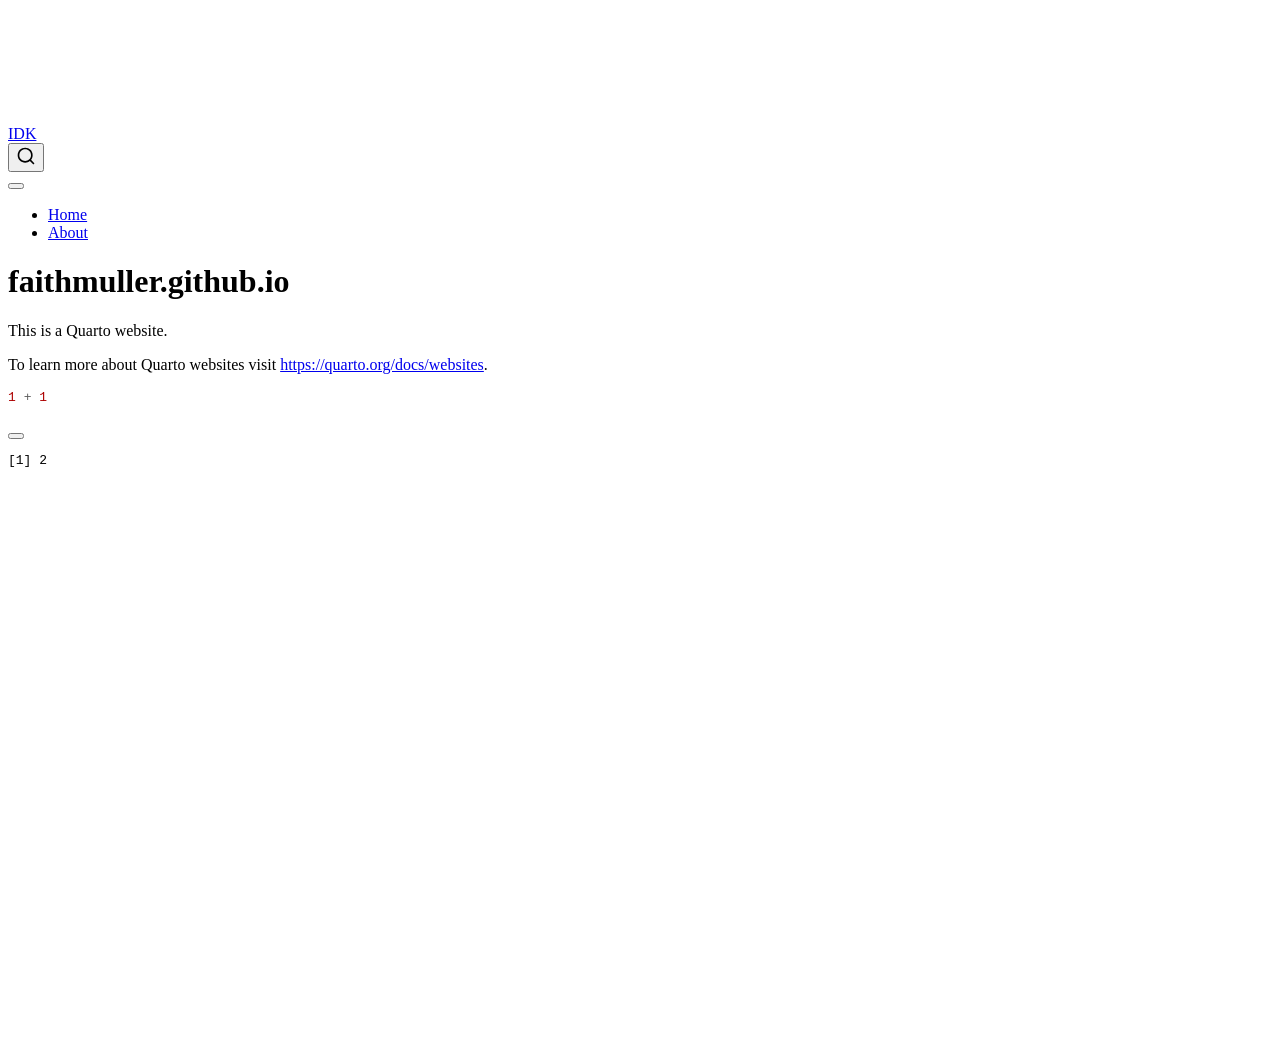
==== docs/index.html @ 7fe26b98 "Initial commit" ====
<!DOCTYPE html>
<html xmlns="http://www.w3.org/1999/xhtml" lang="en" xml:lang="en"><head>

<meta charset="utf-8">
<meta name="generator" content="quarto-1.10.18">

<meta name="viewport" content="width=device-width, initial-scale=1.0, user-scalable=yes">


<title>faithmuller.github.io – IDK</title>
<style>
/* Default styles provided by pandoc.
** See https://pandoc.org/MANUAL.html#variables-for-html for config info.
*/
span.smallcaps{font-variant: small-caps;}
div.columns{display: flex; gap: 1.5em;}
div.column{flex: auto;}
@media screen {
div.columns{gap: min(4vw, 1.5em);}
div.column{overflow-x: auto;}
}
div.hanging-indent{margin-left: 1.5em; text-indent: -1.5em;}
ul.task-list{list-style: none;}
ul.task-list li input[type="checkbox"] {
  width: 0.8em;
  margin: 0 0.8em 0.2em -1em; /* quarto-specific, see https://github.com/quarto-dev/quarto-cli/issues/4556 */ 
  vertical-align: middle;
}
/* CSS for syntax highlighting */
html { -webkit-text-size-adjust: 100%; }
pre > code.sourceCode { white-space: pre; position: relative; }
pre > code.sourceCode > span { display: inline-block; line-height: 1.25; }
pre > code.sourceCode > span:empty { height: 1.2em; }
.sourceCode { overflow: visible; }
code.sourceCode > span { color: inherit; text-decoration: inherit; }
div.sourceCode { margin: 1em 0; }
pre.sourceCode { margin: 0; }
@media screen {
div.sourceCode { overflow: auto; }
}
@media print {
pre > code.sourceCode { white-space: pre-wrap; }
pre > code.sourceCode > span { text-indent: -5em; padding-left: 5em; }
}
pre.numberSource code
  { counter-reset: source-line 0; }
pre.numberSource code > span
  { position: relative; left: -4em; counter-increment: source-line; }
pre.numberSource code > span > a:first-child::before
  { content: counter(source-line);
    position: relative; left: -1em; text-align: right; vertical-align: baseline;
    border: none; display: inline-block;
    -webkit-touch-callout: none; -webkit-user-select: none;
    -khtml-user-select: none; -moz-user-select: none;
    -ms-user-select: none; user-select: none;
    padding: 0 4px; width: 4em;
  }
pre.numberSource { margin-left: 3em;  padding-left: 4px; }
div.sourceCode
  {   }
@media screen {
pre > code.sourceCode > span > a:first-child::before { text-decoration: underline; }
}
</style>


<script src="site_libs/quarto-nav/quarto-nav.js"></script>
<script src="site_libs/quarto-nav/headroom.min.js"></script>
<script src="site_libs/clipboard/clipboard.min.js"></script>
<script src="site_libs/quarto-search/autocomplete.umd.js"></script>
<script src="site_libs/quarto-search/fuse.min.js"></script>
<script src="site_libs/quarto-search/quarto-search.js"></script>
<meta name="quarto:offset" content="./">
<script src="site_libs/quarto-html/quarto.js" type="module"></script>
<script src="site_libs/quarto-html/tabsets/tabsets.js" type="module"></script>
<script src="site_libs/quarto-html/popper.min.js"></script>
<script src="site_libs/quarto-html/tippy.umd.min.js"></script>
<script src="site_libs/quarto-html/anchor.min.js"></script>
<link href="site_libs/quarto-html/tippy.css" rel="stylesheet">
<link href="site_libs/quarto-html/quarto-syntax-highlighting-64a204ab8560d761af7679ceaba22944.css" rel="stylesheet" id="quarto-text-highlighting-styles">
<script src="site_libs/bootstrap/bootstrap.min.js"></script>
<link href="site_libs/bootstrap/bootstrap-icons.css" rel="stylesheet">
<link href="site_libs/bootstrap/bootstrap-445b8638c3d06994fee0907d791121c4.min.css" rel="stylesheet" append-hash="true" id="quarto-bootstrap" data-mode="light">
<script id="quarto-search-options" type="application/json">{
  "location": "navbar",
  "copy-button": false,
  "collapse-after": 3,
  "panel-placement": "end",
  "type": "overlay",
  "limit": 50,
  "keyboard-shortcut": [
    "f",
    "/",
    "s"
  ],
  "show-item-context": false,
  "language": {
    "search-no-results-text": "No results",
    "search-matching-documents-text": "matching documents",
    "search-copy-link-title": "Copy link to search",
    "search-hide-matches-text": "Hide additional matches",
    "search-more-match-text": "more match in this document",
    "search-more-matches-text": "more matches in this document",
    "search-clear-button-title": "Clear",
    "search-text-placeholder": "",
    "search-detached-cancel-button-title": "Cancel",
    "search-submit-button-title": "Submit",
    "search-label": "Search"
  }
}</script>


<link rel="stylesheet" href="styles.css">
</head>

<body class="nav-fixed quarto-light">

<div id="quarto-search-results"></div>
  <header id="quarto-header" class="headroom fixed-top">
    <nav class="navbar navbar-expand-lg " data-bs-theme="dark">
      <div class="navbar-container container-fluid">
      <div class="navbar-brand-container mx-auto">
    <a class="navbar-brand" href="./index.html">
    <span class="navbar-title">IDK</span>
    </a>
  </div>
            <div id="quarto-search" class="" title="Search"></div>
          <button class="navbar-toggler" type="button" data-bs-toggle="collapse" data-bs-target="#navbarCollapse" aria-controls="navbarCollapse" role="menu" aria-expanded="false" aria-label="Toggle navigation" onclick="if (window.quartoToggleHeadroom) { window.quartoToggleHeadroom(); }">
  <span class="navbar-toggler-icon"></span>
</button>
          <div class="collapse navbar-collapse" id="navbarCollapse">
            <ul class="navbar-nav navbar-nav-scroll me-auto">
  <li class="nav-item">
    <a class="nav-link active" href="./index.html" aria-current="page"> 
<span class="menu-text">Home</span></a>
  </li>  
  <li class="nav-item">
    <a class="nav-link" href="./about.html"> 
<span class="menu-text">About</span></a>
  </li>  
</ul>
          </div> <!-- /navcollapse -->
            <div class="quarto-navbar-tools">
</div>
      </div> <!-- /container-fluid -->
    </nav>
</header>
<!-- content -->
<div id="quarto-content" class="quarto-container page-columns page-rows-contents page-layout-article page-navbar">
<!-- sidebar -->
<!-- margin-sidebar -->
    <div id="quarto-margin-sidebar" class="sidebar margin-sidebar zindex-bottom">
        
    </div>
<!-- main -->
<main class="content" id="quarto-document-content">

<header id="title-block-header" class="quarto-title-block default">
<div class="quarto-title">
<h1 class="title">faithmuller.github.io</h1>
</div>



<div class="quarto-title-meta">

    
  
    
  </div>
  


</header>


<p>This is a Quarto website.</p>
<p>To learn more about Quarto websites visit <a href="https://quarto.org/docs/websites" class="uri">https://quarto.org/docs/websites</a>.</p>
<div class="cell">
<div class="code-copy-outer-scaffold"><div class="sourceCode cell-code" id="cb1"><pre class="sourceCode r code-with-copy"><code class="sourceCode r"><span id="cb1-1"><a href="#cb1-1" aria-hidden="true" tabindex="-1"></a><span class="dv">1</span> <span class="sc">+</span> <span class="dv">1</span></span></code></pre></div><button title="Copy to Clipboard" class="code-copy-button"><i class="bi"></i></button></div>
<div class="cell-output cell-output-stdout">
<pre><code>[1] 2</code></pre>
</div>
</div>



</main> <!-- /main -->
<script id="quarto-html-after-body" type="application/javascript">
  window.document.addEventListener("DOMContentLoaded", function (event) {
    const icon = "";
    const anchorJS = new window.AnchorJS();
    anchorJS.options = {
      placement: 'right',
      icon: icon
    };
    anchorJS.add('.anchored');
    const isCodeAnnotation = (el) => {
      for (const clz of el.classList) {
        if (clz.startsWith('code-annotation-')) {                     
          return true;
        }
      }
      return false;
    }
    const onCopySuccess = function(e) {
      // button target
      const button = e.trigger;
      // don't keep focus
      button.blur();
      // flash "checked"
      button.classList.add('code-copy-button-checked');
      var currentTitle = button.getAttribute("title");
      button.setAttribute("title", "Copied!");
      let tooltip;
      if (window.bootstrap) {
        button.setAttribute("data-bs-toggle", "tooltip");
        button.setAttribute("data-bs-placement", "left");
        button.setAttribute("data-bs-title", "Copied!");
        tooltip = new bootstrap.Tooltip(button, 
          { trigger: "manual", 
            customClass: "code-copy-button-tooltip",
            offset: [0, -8]});
        tooltip.show();    
      }
      setTimeout(function() {
        if (tooltip) {
          tooltip.hide();
          button.removeAttribute("data-bs-title");
          button.removeAttribute("data-bs-toggle");
          button.removeAttribute("data-bs-placement");
        }
        button.setAttribute("title", currentTitle);
        button.classList.remove('code-copy-button-checked');
      }, 1000);
      // clear code selection
      e.clearSelection();
    }
    const getTextToCopy = function(trigger) {
      const outerScaffold = trigger.parentElement.cloneNode(true);
      const codeEl = outerScaffold.querySelector('code');
      for (const childEl of codeEl.children) {
        if (isCodeAnnotation(childEl)) {
          childEl.remove();
        }
      }
      return codeEl.innerText;
    }
    const clipboard = new window.ClipboardJS('.code-copy-button:not([data-in-quarto-modal])', {
      text: getTextToCopy
    });
    clipboard.on('success', onCopySuccess);
    if (window.document.getElementById('quarto-embedded-source-code-modal')) {
      const clipboardModal = new window.ClipboardJS('.code-copy-button[data-in-quarto-modal]', {
        text: getTextToCopy,
        container: window.document.getElementById('quarto-embedded-source-code-modal')
      });
      clipboardModal.on('success', onCopySuccess);
    }
      var localhostRegex = new RegExp(/^(?:http|https):\/\/localhost\:?[0-9]*\//);
      var mailtoRegex = new RegExp(/^mailto:/);
        var filterRegex = new RegExp('/' + window.location.host + '/');
      var isInternal = (href) => {
          return filterRegex.test(href) || localhostRegex.test(href) || mailtoRegex.test(href);
      }
      // Inspect non-navigation links and adorn them if external
     var links = window.document.querySelectorAll('a[href]:not(.nav-link):not(.navbar-brand):not(.toc-action):not(.sidebar-link):not(.sidebar-item-toggle):not(.pagination-link):not(.no-external):not([aria-hidden]):not(.dropdown-item):not(.quarto-navigation-tool):not(.about-link)');
      for (var i=0; i<links.length; i++) {
        const link = links[i];
        if (!isInternal(link.href)) {
          // undo the damage that might have been done by quarto-nav.js in the case of
          // links that we want to consider external
          if (link.dataset.originalHref !== undefined) {
            link.href = link.dataset.originalHref;
          }
        }
      }
    function tippyHover(el, contentFn, onTriggerFn, onUntriggerFn) {
      const config = {
        allowHTML: true,
        maxWidth: 500,
        delay: 100,
        arrow: false,
        appendTo: function(el) {
            return el.parentElement;
        },
        interactive: true,
        interactiveBorder: 10,
        theme: 'quarto',
        placement: 'bottom-start',
      };
      if (contentFn) {
        config.content = contentFn;
      }
      if (onTriggerFn) {
        config.onTrigger = onTriggerFn;
      }
      if (onUntriggerFn) {
        config.onUntrigger = onUntriggerFn;
      }
      window.tippy(el, config); 
    }
    const noterefs = window.document.querySelectorAll('a[role="doc-noteref"]');
    for (var i=0; i<noterefs.length; i++) {
      const ref = noterefs[i];
      tippyHover(ref, function() {
        // use id or data attribute instead here
        let href = ref.getAttribute('data-footnote-href') || ref.getAttribute('href');
        try { href = new URL(href).hash; } catch {}
        const id = href.replace(/^#\/?/, "");
        const note = window.document.getElementById(id);
        if (note) {
          return note.innerHTML;
        } else {
          return "";
        }
      });
    }
    const xrefs = window.document.querySelectorAll('a.quarto-xref');
    const processXRef = (id, note) => {
      // Strip column container classes
      const stripColumnClz = (el) => {
        el.classList.remove("page-full", "page-columns");
        if (el.children) {
          for (const child of el.children) {
            stripColumnClz(child);
          }
        }
      }
      stripColumnClz(note)
      if (id === null || id.startsWith('sec-')) {
        // Special case sections, only their first couple elements
        const container = document.createElement("div");
        if (note.children && note.children.length > 2) {
          container.appendChild(note.children[0].cloneNode(true));
          for (let i = 1; i < note.children.length; i++) {
            const child = note.children[i];
            if (child.tagName === "P" && child.innerText === "") {
              continue;
            } else {
              container.appendChild(child.cloneNode(true));
              break;
            }
          }
          if (window.Quarto?.typesetMath) {
            window.Quarto.typesetMath(container);
          }
          return container.innerHTML
        } else {
          if (window.Quarto?.typesetMath) {
            window.Quarto.typesetMath(note);
          }
          return note.innerHTML;
        }
      } else {
        // Remove any anchor links if they are present
        const anchorLink = note.querySelector('a.anchorjs-link');
        if (anchorLink) {
          anchorLink.remove();
        }
        if (window.Quarto?.typesetMath) {
          window.Quarto.typesetMath(note);
        }
        if (note.classList.contains("callout")) {
          return note.outerHTML;
        } else {
          return note.innerHTML;
        }
      }
    }
    for (var i=0; i<xrefs.length; i++) {
      const xref = xrefs[i];
      tippyHover(xref, undefined, function(instance) {
        instance.disable();
        let url = xref.getAttribute('href');
        let hash = undefined; 
        if (url.startsWith('#')) {
          hash = url;
        } else {
          try { hash = new URL(url).hash; } catch {}
        }
        if (hash) {
          const id = hash.replace(/^#\/?/, "");
          const note = window.document.getElementById(id);
          if (note !== null) {
            try {
              const html = processXRef(id, note.cloneNode(true));
              instance.setContent(html);
            } finally {
              instance.enable();
              instance.show();
            }
          } else {
            // See if we can fetch this
            fetch(url.split('#')[0])
            .then(res => res.text())
            .then(html => {
              const parser = new DOMParser();
              const htmlDoc = parser.parseFromString(html, "text/html");
              const note = htmlDoc.getElementById(id);
              if (note !== null) {
                const html = processXRef(id, note);
                instance.setContent(html);
              } 
            }).finally(() => {
              instance.enable();
              instance.show();
            });
          }
        } else {
          // See if we can fetch a full url (with no hash to target)
          // This is a special case and we should probably do some content thinning / targeting
          fetch(url)
          .then(res => res.text())
          .then(html => {
            const parser = new DOMParser();
            const htmlDoc = parser.parseFromString(html, "text/html");
            const note = htmlDoc.querySelector('main.content');
            if (note !== null) {
              // This should only happen for chapter cross references
              // (since there is no id in the URL)
              // remove the first header
              if (note.children.length > 0 && note.children[0].tagName === "HEADER") {
                note.children[0].remove();
              }
              const html = processXRef(null, note);
              instance.setContent(html);
            } 
          }).finally(() => {
            instance.enable();
            instance.show();
          });
        }
      }, function(instance) {
      });
    }
        let selectedAnnoteEl;
        const selectorForAnnotation = ( cell, annotation) => {
          let cellAttr = 'data-code-cell="' + cell + '"';
          let lineAttr = 'data-code-annotation="' +  annotation + '"';
          const selector = 'span[' + cellAttr + '][' + lineAttr + ']';
          return selector;
        }
        const selectCodeLines = (annoteEl) => {
          const doc = window.document;
          const targetCell = annoteEl.getAttribute("data-target-cell");
          const targetAnnotation = annoteEl.getAttribute("data-target-annotation");
          const annoteSpan = window.document.querySelector(selectorForAnnotation(targetCell, targetAnnotation));
          const lines = annoteSpan.getAttribute("data-code-lines").split(",");
          const lineIds = lines.map((line) => {
            return targetCell + "-" + line;
          })
          let top = null;
          let height = null;
          let parent = null;
          if (lineIds.length > 0) {
              //compute the position of the single el (top and bottom and make a div)
              const el = window.document.getElementById(lineIds[0]);
              top = el.offsetTop;
              height = el.offsetHeight;
              parent = el.parentElement.parentElement;
            if (lineIds.length > 1) {
              const lastEl = window.document.getElementById(lineIds[lineIds.length - 1]);
              const bottom = lastEl.offsetTop + lastEl.offsetHeight;
              height = bottom - top;
            }
            if (top !== null && height !== null && parent !== null) {
              // cook up a div (if necessary) and position it 
              let div = window.document.getElementById("code-annotation-line-highlight");
              if (div === null) {
                div = window.document.createElement("div");
                div.setAttribute("id", "code-annotation-line-highlight");
                div.style.position = 'absolute';
                parent.appendChild(div);
              }
              div.style.top = top - 2 + "px";
              div.style.height = height + 4 + "px";
              div.style.left = 0;
              let gutterDiv = window.document.getElementById("code-annotation-line-highlight-gutter");
              if (gutterDiv === null) {
                gutterDiv = window.document.createElement("div");
                gutterDiv.setAttribute("id", "code-annotation-line-highlight-gutter");
                gutterDiv.style.position = 'absolute';
                const codeCell = window.document.getElementById(targetCell);
                const gutter = codeCell.querySelector('.code-annotation-gutter');
                gutter.appendChild(gutterDiv);
              }
              gutterDiv.style.top = top - 2 + "px";
              gutterDiv.style.height = height + 4 + "px";
            }
            selectedAnnoteEl = annoteEl;
          }
        };
        const unselectCodeLines = () => {
          const elementsIds = ["code-annotation-line-highlight", "code-annotation-line-highlight-gutter"];
          elementsIds.forEach((elId) => {
            const div = window.document.getElementById(elId);
            if (div) {
              div.remove();
            }
          });
          selectedAnnoteEl = undefined;
        };
          // Handle positioning of the toggle
      window.addEventListener(
        "resize",
        throttle(() => {
          elRect = undefined;
          if (selectedAnnoteEl) {
            selectCodeLines(selectedAnnoteEl);
          }
        }, 10)
      );
      function throttle(fn, ms) {
      let throttle = false;
      let timer;
        return (...args) => {
          if(!throttle) { // first call gets through
              fn.apply(this, args);
              throttle = true;
          } else { // all the others get throttled
              if(timer) clearTimeout(timer); // cancel #2
              timer = setTimeout(() => {
                fn.apply(this, args);
                timer = throttle = false;
              }, ms);
          }
        };
      }
        // Attach click handler to the DT
        const annoteDls = window.document.querySelectorAll('dt[data-target-cell]');
        for (const annoteDlNode of annoteDls) {
          annoteDlNode.addEventListener('click', (event) => {
            const clickedEl = event.target;
            if (clickedEl !== selectedAnnoteEl) {
              unselectCodeLines();
              const activeEl = window.document.querySelector('dt[data-target-cell].code-annotation-active');
              if (activeEl) {
                activeEl.classList.remove('code-annotation-active');
              }
              selectCodeLines(clickedEl);
              clickedEl.classList.add('code-annotation-active');
            } else {
              // Unselect the line
              unselectCodeLines();
              clickedEl.classList.remove('code-annotation-active');
            }
          });
        }
    const findCites = (el) => {
      const parentEl = el.parentElement;
      if (parentEl) {
        const cites = parentEl.dataset.cites;
        if (cites) {
          return {
            el,
            cites: cites.split(' ')
          };
        } else {
          return findCites(el.parentElement)
        }
      } else {
        return undefined;
      }
    };
    var bibliorefs = window.document.querySelectorAll('a[role="doc-biblioref"]');
    for (var i=0; i<bibliorefs.length; i++) {
      const ref = bibliorefs[i];
      const citeInfo = findCites(ref);
      if (citeInfo) {
        tippyHover(citeInfo.el, function() {
          var popup = window.document.createElement('div');
          citeInfo.cites.forEach(function(cite) {
            var citeDiv = window.document.createElement('div');
            citeDiv.classList.add('hanging-indent');
            citeDiv.classList.add('csl-entry');
            var biblioDiv = window.document.getElementById('ref-' + cite);
            if (biblioDiv) {
              citeDiv.innerHTML = biblioDiv.innerHTML;
            }
            popup.appendChild(citeDiv);
          });
          return popup.innerHTML;
        });
      }
    }
  });
  </script>
</div> <!-- /content -->




</body></html>
---- docs/site_libs/quarto-html/tippy.css ----
.tippy-box[data-animation=fade][data-state=hidden]{opacity:0}[data-tippy-root]{max-width:calc(100vw - 10px)}.tippy-box{position:relative;background-color:#333;color:#fff;border-radius:4px;font-size:14px;line-height:1.4;white-space:normal;outline:0;transition-property:transform,visibility,opacity}.tippy-box[data-placement^=top]>.tippy-arrow{bottom:0}.tippy-box[data-placement^=top]>.tippy-arrow:before{bottom:-7px;left:0;border-width:8px 8px 0;border-top-color:initial;transform-origin:center top}.tippy-box[data-placement^=bottom]>.tippy-arrow{top:0}.tippy-box[data-placement^=bottom]>.tippy-arrow:before{top:-7px;left:0;border-width:0 8px 8px;border-bottom-color:initial;transform-origin:center bottom}.tippy-box[data-placement^=left]>.tippy-arrow{right:0}.tippy-box[data-placement^=left]>.tippy-arrow:before{border-width:8px 0 8px 8px;border-left-color:initial;right:-7px;transform-origin:center left}.tippy-box[data-placement^=right]>.tippy-arrow{left:0}.tippy-box[data-placement^=right]>.tippy-arrow:before{left:-7px;border-width:8px 8px 8px 0;border-right-color:initial;transform-origin:center right}.tippy-box[data-inertia][data-state=visible]{transition-timing-function:cubic-bezier(.54,1.5,.38,1.11)}.tippy-arrow{width:16px;height:16px;color:#333}.tippy-arrow:before{content:"";position:absolute;border-color:transparent;border-style:solid}.tippy-content{position:relative;padding:5px 9px;z-index:1}
---- docs/site_libs/quarto-html/quarto-syntax-highlighting-64a204ab8560d761af7679ceaba22944.css ----
/* quarto syntax highlight colors */
:root {
  --quarto-hl-ot-color: #003B4F;
  --quarto-hl-at-color: #657422;
  --quarto-hl-ss-color: #20794D;
  --quarto-hl-an-color: #5E5E5E;
  --quarto-hl-fu-color: #4758AB;
  --quarto-hl-st-color: #20794D;
  --quarto-hl-cf-color: #003B4F;
  --quarto-hl-op-color: #5E5E5E;
  --quarto-hl-er-color: #AD0000;
  --quarto-hl-bn-color: #AD0000;
  --quarto-hl-al-color: #AD0000;
  --quarto-hl-va-color: #111111;
  --quarto-hl-bu-color: inherit;
  --quarto-hl-ex-color: inherit;
  --quarto-hl-pp-color: #AD0000;
  --quarto-hl-in-color: #5E5E5E;
  --quarto-hl-vs-color: #20794D;
  --quarto-hl-wa-color: #5E5E5E;
  --quarto-hl-do-color: #5E5E5E;
  --quarto-hl-im-color: #00769E;
  --quarto-hl-ch-color: #20794D;
  --quarto-hl-dt-color: #AD0000;
  --quarto-hl-fl-color: #AD0000;
  --quarto-hl-co-color: #5E5E5E;
  --quarto-hl-cv-color: #5E5E5E;
  --quarto-hl-cn-color: #8f5902;
  --quarto-hl-sc-color: #5E5E5E;
  --quarto-hl-dv-color: #AD0000;
  --quarto-hl-kw-color: #003B4F;
}

/* other quarto variables */
:root {
  --quarto-font-monospace: SFMono-Regular, Menlo, Monaco, Consolas, "Liberation Mono", "Courier New", monospace;
}

/* syntax highlight based on Pandoc's rules */
pre > code.sourceCode > span {
  color: #003B4F;
}

code.sourceCode > span {
  color: #003B4F;
}

div.sourceCode,
div.sourceCode pre.sourceCode {
  color: #003B4F;
}

/* Normal */
code span {
  color: #003B4F;
}

/* Alert */
code span.al {
  color: #AD0000;
  font-style: inherit;
}

/* Annotation */
code span.an {
  color: #5E5E5E;
  font-style: inherit;
}

/* Attribute */
code span.at {
  color: #657422;
  font-style: inherit;
}

/* BaseN */
code span.bn {
  color: #AD0000;
  font-style: inherit;
}

/* BuiltIn */
code span.bu {
  font-style: inherit;
}

/* ControlFlow */
code span.cf {
  color: #003B4F;
  font-weight: bold;
  font-style: inherit;
}

/* Char */
code span.ch {
  color: #20794D;
  font-style: inherit;
}

/* Constant */
code span.cn {
  color: #8f5902;
  font-style: inherit;
}

/* Comment */
code span.co {
  color: #5E5E5E;
  font-style: inherit;
}

/* CommentVar */
code span.cv {
  color: #5E5E5E;
  font-style: italic;
}

/* Documentation */
code span.do {
  color: #5E5E5E;
  font-style: italic;
}

/* DataType */
code span.dt {
  color: #AD0000;
  font-style: inherit;
}

/* DecVal */
code span.dv {
  color: #AD0000;
  font-style: inherit;
}

/* Error */
code span.er {
  color: #AD0000;
  font-style: inherit;
}

/* Extension */
code span.ex {
  font-style: inherit;
}

/* Float */
code span.fl {
  color: #AD0000;
  font-style: inherit;
}

/* Function */
code span.fu {
  color: #4758AB;
  font-style: inherit;
}

/* Import */
code span.im {
  color: #00769E;
  font-style: inherit;
}

/* Information */
code span.in {
  color: #5E5E5E;
  font-style: inherit;
}

/* Keyword */
code span.kw {
  color: #003B4F;
  font-weight: bold;
  font-style: inherit;
}

/* Operator */
code span.op {
  color: #5E5E5E;
  font-style: inherit;
}

/* Other */
code span.ot {
  color: #003B4F;
  font-style: inherit;
}

/* Preprocessor */
code span.pp {
  color: #AD0000;
  font-style: inherit;
}

/* SpecialChar */
code span.sc {
  color: #5E5E5E;
  font-style: inherit;
}

/* SpecialString */
code span.ss {
  color: #20794D;
  font-style: inherit;
}

/* String */
code span.st {
  color: #20794D;
  font-style: inherit;
}

/* Variable */
code span.va {
  color: #111111;
  font-style: inherit;
}

/* VerbatimString */
code span.vs {
  color: #20794D;
  font-style: inherit;
}

/* Warning */
code span.wa {
  color: #5E5E5E;
  font-style: italic;
}

.prevent-inlining {
  content: "</";
}

/*# sourceMappingURL=9d8d5bb603a83b8298b89080a598c93b.css.map */
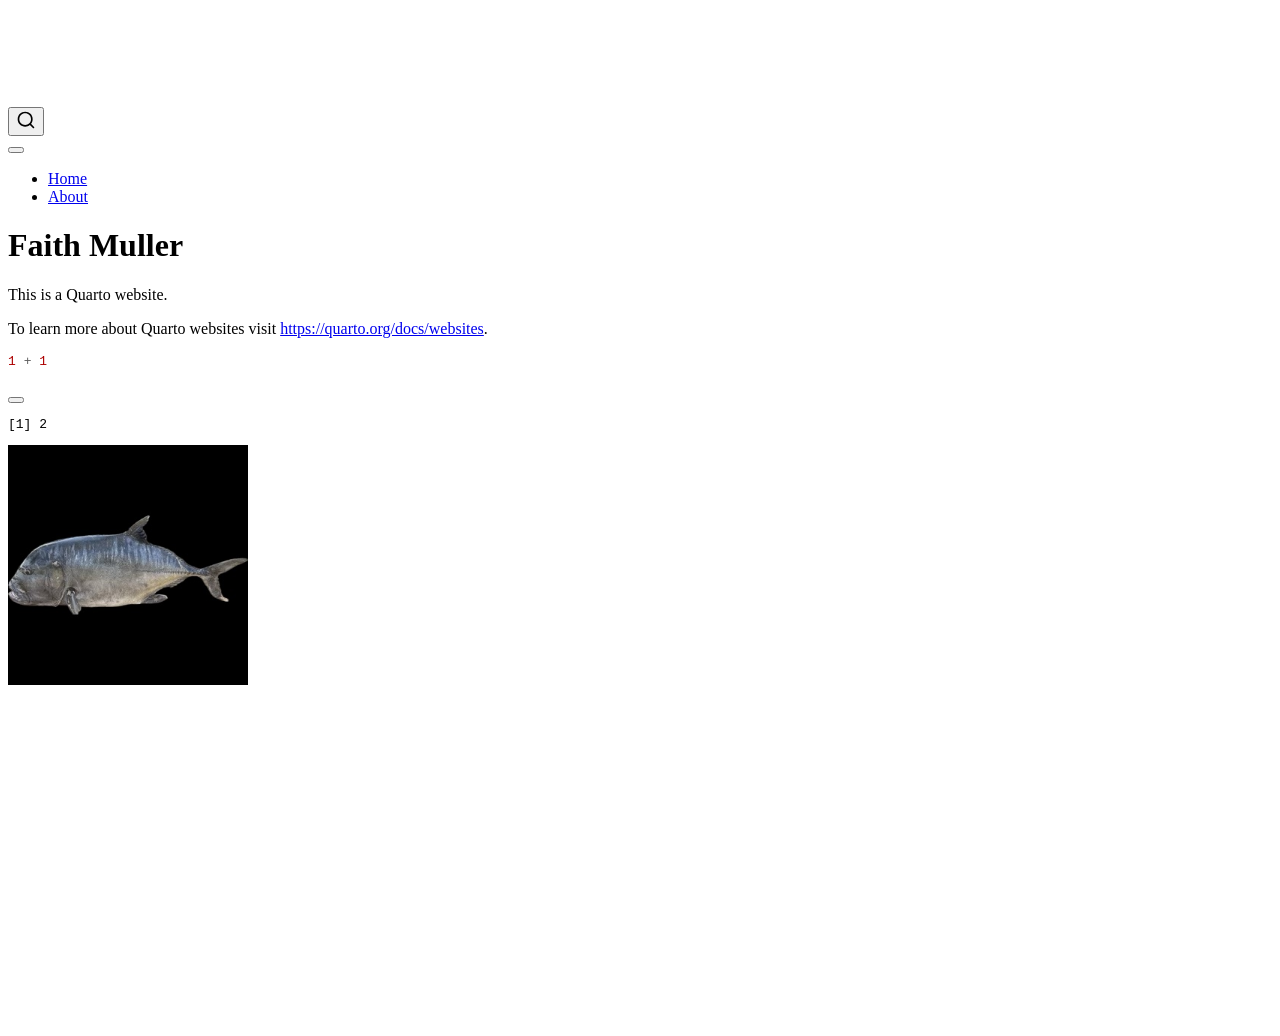
==== commit 96bac606: "Ready for class (10/21)" ====
--- a/docs/index.html
+++ b/docs/index.html
@@ -7,7 +7,7 @@
 <meta name="viewport" content="width=device-width, initial-scale=1.0, user-scalable=yes">
 
 
-<title>faithmuller.github.io – IDK</title>
+<title>Faith Muller</title>
 <style>
 /* Default styles provided by pandoc.
 ** See https://pandoc.org/MANUAL.html#variables-for-html for config info.
@@ -75,7 +75,6 @@
 <script src="site_libs/quarto-html/tabsets/tabsets.js" type="module"></script>
 <script src="site_libs/quarto-html/popper.min.js"></script>
 <script src="site_libs/quarto-html/tippy.umd.min.js"></script>
-<script src="site_libs/quarto-html/anchor.min.js"></script>
 <link href="site_libs/quarto-html/tippy.css" rel="stylesheet">
 <link href="site_libs/quarto-html/quarto-syntax-highlighting-64a204ab8560d761af7679ceaba22944.css" rel="stylesheet" id="quarto-text-highlighting-styles">
 <script src="site_libs/bootstrap/bootstrap.min.js"></script>
@@ -113,17 +112,12 @@
 <link rel="stylesheet" href="styles.css">
 </head>
 
-<body class="nav-fixed quarto-light">
+<body class="nav-fixed fullcontent quarto-light">
 
 <div id="quarto-search-results"></div>
   <header id="quarto-header" class="headroom fixed-top">
     <nav class="navbar navbar-expand-lg " data-bs-theme="dark">
       <div class="navbar-container container-fluid">
-      <div class="navbar-brand-container mx-auto">
-    <a class="navbar-brand" href="./index.html">
-    <span class="navbar-title">IDK</span>
-    </a>
-  </div>
             <div id="quarto-search" class="" title="Search"></div>
           <button class="navbar-toggler" type="button" data-bs-toggle="collapse" data-bs-target="#navbarCollapse" aria-controls="navbarCollapse" role="menu" aria-expanded="false" aria-label="Toggle navigation" onclick="if (window.quartoToggleHeadroom) { window.quartoToggleHeadroom(); }">
   <span class="navbar-toggler-icon"></span>
@@ -149,31 +143,19 @@
 <div id="quarto-content" class="quarto-container page-columns page-rows-contents page-layout-article page-navbar">
 <!-- sidebar -->
 <!-- margin-sidebar -->
-    <div id="quarto-margin-sidebar" class="sidebar margin-sidebar zindex-bottom">
-        
-    </div>
+    
 <!-- main -->
-<main class="content" id="quarto-document-content">
-
-<header id="title-block-header" class="quarto-title-block default">
+<div class="quarto-about-solana column-body">
+  <div class="about-entity">
+    <div class="entity-contents">
+      <header id="title-block-header" class="quarto-title-block default">
 <div class="quarto-title">
-<h1 class="title">faithmuller.github.io</h1>
+<h1 class="title">Faith Muller</h1>
 </div>
-
-
-
 <div class="quarto-title-meta">
-
-    
-  
-    
   </div>
-  
-
-
-</header>
-
-
+</header> 
+      <div class="about-contents"><main class="content" id="quarto-document-content">
 <p>This is a Quarto website.</p>
 <p>To learn more about Quarto websites visit <a href="https://quarto.org/docs/websites" class="uri">https://quarto.org/docs/websites</a>.</p>
 <div class="cell">
@@ -184,17 +166,15 @@
 </div>
 
 
-
-</main> <!-- /main -->
+</main></div>
+    </div>
+    <img src="media/liliy.jpeg" class="about-image
+  rounded " style="width: 15em;">
+  </div>
+</div>
+ <!-- /main -->
 <script id="quarto-html-after-body" type="application/javascript">
   window.document.addEventListener("DOMContentLoaded", function (event) {
-    const icon = "";
-    const anchorJS = new window.AnchorJS();
-    anchorJS.options = {
-      placement: 'right',
-      icon: icon
-    };
-    anchorJS.add('.anchored');
     const isCodeAnnotation = (el) => {
       for (const clz of el.classList) {
         if (clz.startsWith('code-annotation-')) {                     
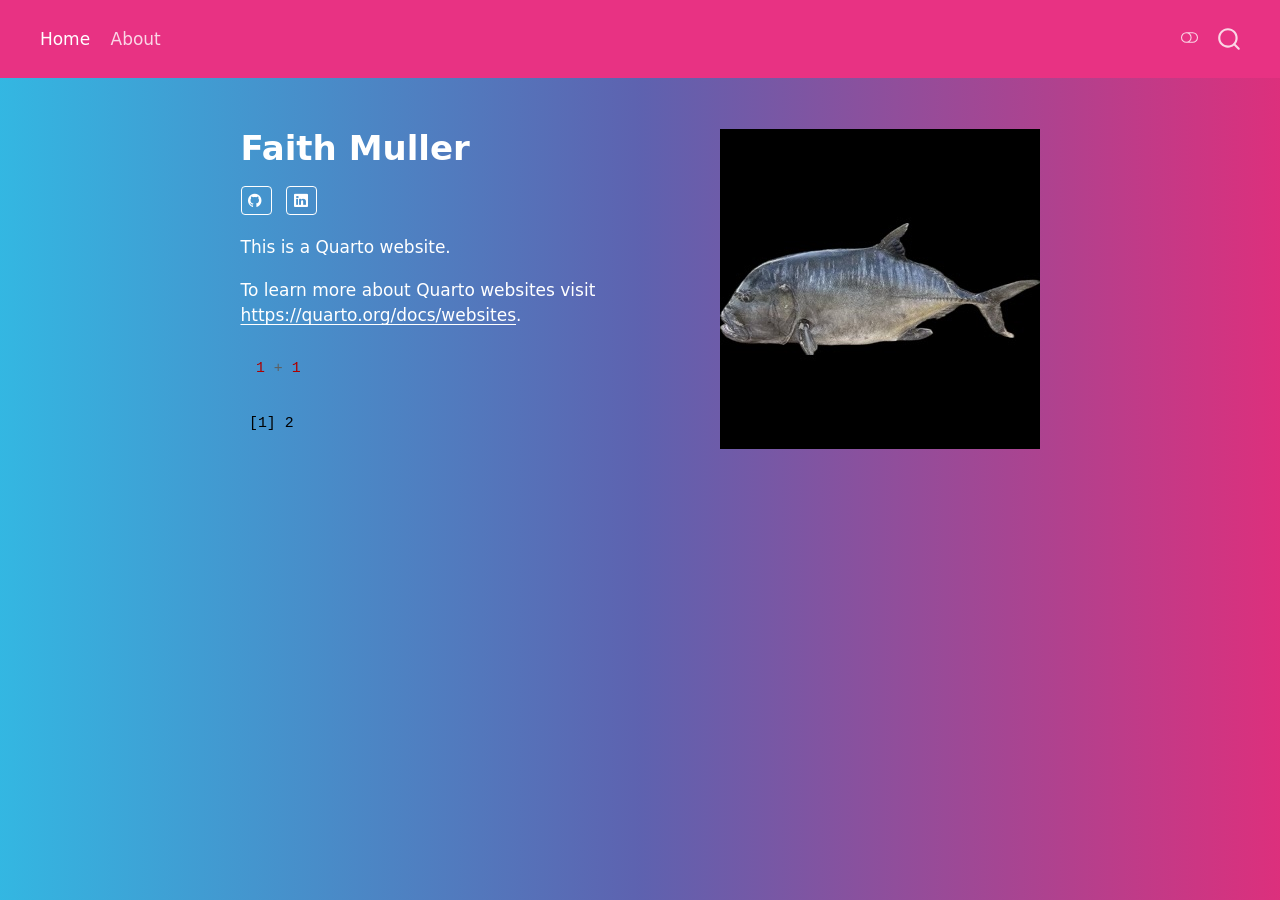
==== commit 64879b5d: "Liliy is da best. #amber4Life" ====
--- a/docs/index.html
+++ b/docs/index.html
@@ -76,10 +76,14 @@
 <script src="site_libs/quarto-html/popper.min.js"></script>
 <script src="site_libs/quarto-html/tippy.umd.min.js"></script>
 <link href="site_libs/quarto-html/tippy.css" rel="stylesheet">
-<link href="site_libs/quarto-html/quarto-syntax-highlighting-64a204ab8560d761af7679ceaba22944.css" rel="stylesheet" id="quarto-text-highlighting-styles">
+<link href="site_libs/quarto-html/quarto-syntax-highlighting-64a204ab8560d761af7679ceaba22944.css" rel="stylesheet" class="quarto-color-scheme" id="quarto-text-highlighting-styles">
+<link href="site_libs/quarto-html/quarto-syntax-highlighting-dark-b85bc7c33db8c58e0ec93c3465666fed.css" rel="stylesheet" class="quarto-color-scheme quarto-color-alternate" id="quarto-text-highlighting-styles">
+<link href="site_libs/quarto-html/quarto-syntax-highlighting-64a204ab8560d761af7679ceaba22944.css" rel="stylesheet" class="quarto-color-scheme-extra" id="quarto-text-highlighting-styles">
 <script src="site_libs/bootstrap/bootstrap.min.js"></script>
 <link href="site_libs/bootstrap/bootstrap-icons.css" rel="stylesheet">
-<link href="site_libs/bootstrap/bootstrap-445b8638c3d06994fee0907d791121c4.min.css" rel="stylesheet" append-hash="true" id="quarto-bootstrap" data-mode="light">
+<link href="site_libs/bootstrap/bootstrap-e63a6d4442c7fd97bdaaeca52b07098d.min.css" rel="stylesheet" append-hash="true" class="quarto-color-scheme" id="quarto-bootstrap" data-mode="light">
+<link href="site_libs/bootstrap/bootstrap-dark-df07115ad9f15e2ef3479c789e6873c8.min.css" rel="stylesheet" append-hash="true" class="quarto-color-scheme quarto-color-alternate" id="quarto-bootstrap" data-mode="dark">
+<link href="site_libs/bootstrap/bootstrap-e63a6d4442c7fd97bdaaeca52b07098d.min.css" rel="stylesheet" append-hash="true" class="quarto-color-scheme-extra" id="quarto-bootstrap" data-mode="light">
 <script id="quarto-search-options" type="application/json">{
   "location": "navbar",
   "copy-button": false,
@@ -112,7 +116,169 @@
 <link rel="stylesheet" href="styles.css">
 </head>
 
-<body class="nav-fixed fullcontent quarto-light">
+<body class="nav-fixed fullcontent quarto-light"><script id="quarto-html-before-body" type="application/javascript">
+    const toggleBodyColorMode = (bsSheetEl) => {
+      const mode = bsSheetEl.getAttribute("data-mode");
+      const bodyEl = window.document.querySelector("body");
+      if (mode === "dark") {
+        bodyEl.classList.add("quarto-dark");
+        bodyEl.classList.remove("quarto-light");
+      } else {
+        bodyEl.classList.add("quarto-light");
+        bodyEl.classList.remove("quarto-dark");
+      }
+    }
+    const toggleBodyColorPrimary = () => {
+      const bsSheetEl = window.document.querySelector("link#quarto-bootstrap:not([rel=disabled-stylesheet])");
+      if (bsSheetEl) {
+        toggleBodyColorMode(bsSheetEl);
+      }
+    }
+    const setColorSchemeToggle = (alternate) => {
+      const toggles = window.document.querySelectorAll('.quarto-color-scheme-toggle');
+      for (let i=0; i < toggles.length; i++) {
+        const toggle = toggles[i];
+        if (toggle) {
+          if (alternate) {
+            toggle.classList.add("alternate");
+          } else {
+            toggle.classList.remove("alternate");
+          }
+        }
+      }
+    };
+    const toggleColorMode = (alternate) => {
+      // Switch the stylesheets
+      const primaryStylesheets = window.document.querySelectorAll('link.quarto-color-scheme:not(.quarto-color-alternate)');
+      const alternateStylesheets = window.document.querySelectorAll('link.quarto-color-scheme.quarto-color-alternate');
+      manageTransitions('#quarto-margin-sidebar .nav-link', false);
+      if (alternate) {
+        // note: dark is layered on light, we don't disable primary!
+        enableStylesheet(alternateStylesheets);
+        for (const sheetNode of alternateStylesheets) {
+          if (sheetNode.id === "quarto-bootstrap") {
+            toggleBodyColorMode(sheetNode);
+          }
+        }
+      } else {
+        disableStylesheet(alternateStylesheets);
+        enableStylesheet(primaryStylesheets)
+        toggleBodyColorPrimary();
+      }
+      manageTransitions('#quarto-margin-sidebar .nav-link', true);
+      // Switch the toggles
+      setColorSchemeToggle(alternate)
+      // Hack to workaround the fact that safari doesn't
+      // properly recolor the scrollbar when toggling (#1455)
+      if (navigator.userAgent.indexOf('Safari') > 0 && navigator.userAgent.indexOf('Chrome') == -1) {
+        manageTransitions("body", false);
+        window.scrollTo(0, 1);
+        setTimeout(() => {
+          window.scrollTo(0, 0);
+          manageTransitions("body", true);
+        }, 40);
+      }
+    }
+    const disableStylesheet = (stylesheets) => {
+      for (let i=0; i < stylesheets.length; i++) {
+        const stylesheet = stylesheets[i];
+        stylesheet.rel = 'disabled-stylesheet';
+      }
+    }
+    const enableStylesheet = (stylesheets) => {
+      for (let i=0; i < stylesheets.length; i++) {
+        const stylesheet = stylesheets[i];
+        if(stylesheet.rel !== 'stylesheet') { // for Chrome, which will still FOUC without this check
+          stylesheet.rel = 'stylesheet';
+        }
+      }
+    }
+    const manageTransitions = (selector, allowTransitions) => {
+      const els = window.document.querySelectorAll(selector);
+      for (let i=0; i < els.length; i++) {
+        const el = els[i];
+        if (allowTransitions) {
+          el.classList.remove('notransition');
+        } else {
+          el.classList.add('notransition');
+        }
+      }
+    }
+    const isFileUrl = () => {
+      return window.location.protocol === 'file:';
+    }
+    const hasAlternateSentinel = () => {
+      let styleSentinel = getColorSchemeSentinel();
+      if (styleSentinel !== null) {
+        return styleSentinel === "alternate";
+      } else {
+        return false;
+      }
+    }
+    const setStyleSentinel = (alternate) => {
+      const value = alternate ? "alternate" : "default";
+      if (!isFileUrl()) {
+        window.localStorage.setItem("quarto-color-scheme", value);
+      } else {
+        localAlternateSentinel = value;
+      }
+    }
+    const getColorSchemeSentinel = () => {
+      if (!isFileUrl()) {
+        const storageValue = window.localStorage.getItem("quarto-color-scheme");
+        return storageValue != null ? storageValue : localAlternateSentinel;
+      } else {
+        return localAlternateSentinel;
+      }
+    }
+    const toggleGiscusIfUsed = (isAlternate, darkModeDefault) => {
+      const baseTheme = document.querySelector('#giscus-base-theme')?.value ?? 'light';
+      const alternateTheme = document.querySelector('#giscus-alt-theme')?.value ?? 'dark';
+      let newTheme = '';
+      if(authorPrefersDark) {
+        newTheme = isAlternate ? baseTheme : alternateTheme;
+      } else {
+        newTheme = isAlternate ? alternateTheme : baseTheme;
+      }
+      const changeGiscusTheme = () => {
+        // From: https://github.com/giscus/giscus/issues/336
+        const sendMessage = (message) => {
+          const iframe = document.querySelector('iframe.giscus-frame');
+          if (!iframe) return;
+          iframe.contentWindow.postMessage({ giscus: message }, 'https://giscus.app');
+        }
+        sendMessage({
+          setConfig: {
+            theme: newTheme
+          }
+        });
+      }
+      const isGiscussLoaded = window.document.querySelector('iframe.giscus-frame') !== null;
+      if (isGiscussLoaded) {
+        changeGiscusTheme();
+      }
+    };
+    const authorPrefersDark = false;
+    const darkModeDefault = authorPrefersDark;
+      document.querySelector('link#quarto-text-highlighting-styles.quarto-color-scheme-extra').rel = 'disabled-stylesheet';
+      document.querySelector('link#quarto-bootstrap.quarto-color-scheme-extra').rel = 'disabled-stylesheet';
+    let localAlternateSentinel = darkModeDefault ? 'alternate' : 'default';
+    // Dark / light mode switch
+    window.quartoToggleColorScheme = () => {
+      // Read the current dark / light value
+      let toAlternate = !hasAlternateSentinel();
+      toggleColorMode(toAlternate);
+      setStyleSentinel(toAlternate);
+      toggleGiscusIfUsed(toAlternate, darkModeDefault);
+      window.dispatchEvent(new Event('resize'));
+    };
+    // Switch to dark mode if need be
+    if (hasAlternateSentinel()) {
+      toggleColorMode(true);
+    } else {
+      toggleColorMode(false);
+    }
+  </script>
 
 <div id="quarto-search-results"></div>
   <header id="quarto-header" class="headroom fixed-top">
@@ -135,6 +301,7 @@
 </ul>
           </div> <!-- /navcollapse -->
             <div class="quarto-navbar-tools">
+  <a href="" class="quarto-color-scheme-toggle quarto-navigation-tool  px-1" onclick="window.quartoToggleColorScheme(); return false;" title="Toggle dark mode"><i class="bi"></i></a>
 </div>
       </div> <!-- /container-fluid -->
     </nav>
@@ -154,8 +321,18 @@
 </div>
 <div class="quarto-title-meta">
   </div>
-</header> 
+</header> <div class="about-links">
+  <a href="http://github.com/FaithMuller" class="about-link" rel="" target="blank">
+    <i class="bi bi-github"></i>
+     <span class="about-link-text"></span>
+  </a>
+  <a href="https://www.linkedin.com/in/faith-muller" class="about-link" rel="" target="blank">
+    <i class="bi bi-linkedin"></i>
+     <span class="about-link-text"></span>
+  </a>
+</div>
       <div class="about-contents"><main class="content" id="quarto-document-content">
+
 <p>This is a Quarto website.</p>
 <p>To learn more about Quarto websites visit <a href="https://quarto.org/docs/websites" class="uri">https://quarto.org/docs/websites</a>.</p>
 <div class="cell">
@@ -169,12 +346,25 @@
 </main></div>
     </div>
     <img src="media/liliy.jpeg" class="about-image
-  rounded " style="width: 15em;">
+  rectangle " style="width: 10m;">
   </div>
 </div>
  <!-- /main -->
 <script id="quarto-html-after-body" type="application/javascript">
   window.document.addEventListener("DOMContentLoaded", function (event) {
+    // Ensure there is a toggle, if there isn't float one in the top right
+    if (window.document.querySelector('.quarto-color-scheme-toggle') === null) {
+      const a = window.document.createElement('a');
+      a.classList.add('top-right');
+      a.classList.add('quarto-color-scheme-toggle');
+      a.href = "";
+      a.onclick = function() { try { window.quartoToggleColorScheme(); } catch {} return false; };
+      const i = window.document.createElement("i");
+      i.classList.add('bi');
+      a.appendChild(i);
+      window.document.body.appendChild(a);
+    }
+    setColorSchemeToggle(hasAlternateSentinel())
     const isCodeAnnotation = (el) => {
       for (const clz of el.classList) {
         if (clz.startsWith('code-annotation-')) {                     
--- a/docs/site_libs/quarto-html/quarto-syntax-highlighting-dark-b85bc7c33db8c58e0ec93c3465666fed.css
+++ b/docs/site_libs/quarto-html/quarto-syntax-highlighting-dark-b85bc7c33db8c58e0ec93c3465666fed.css
@@ -0,0 +1,219 @@
+/* quarto syntax highlight colors */
+:root {
+  --quarto-hl-al-color: #f07178;
+  --quarto-hl-an-color: #d4d0ab;
+  --quarto-hl-at-color: #00e0e0;
+  --quarto-hl-bn-color: #d4d0ab;
+  --quarto-hl-bu-color: #abe338;
+  --quarto-hl-ch-color: #abe338;
+  --quarto-hl-co-color: #f8f8f2;
+  --quarto-hl-cv-color: #ffd700;
+  --quarto-hl-cn-color: #ffd700;
+  --quarto-hl-cf-color: #ffa07a;
+  --quarto-hl-dt-color: #ffa07a;
+  --quarto-hl-dv-color: #d4d0ab;
+  --quarto-hl-do-color: #f8f8f2;
+  --quarto-hl-er-color: #f07178;
+  --quarto-hl-ex-color: #00e0e0;
+  --quarto-hl-fl-color: #d4d0ab;
+  --quarto-hl-fu-color: #ffa07a;
+  --quarto-hl-im-color: #abe338;
+  --quarto-hl-in-color: #d4d0ab;
+  --quarto-hl-kw-color: #ffa07a;
+  --quarto-hl-op-color: #ffa07a;
+  --quarto-hl-ot-color: #00e0e0;
+  --quarto-hl-pp-color: #dcc6e0;
+  --quarto-hl-re-color: #00e0e0;
+  --quarto-hl-sc-color: #abe338;
+  --quarto-hl-ss-color: #abe338;
+  --quarto-hl-st-color: #abe338;
+  --quarto-hl-va-color: #00e0e0;
+  --quarto-hl-vs-color: #abe338;
+  --quarto-hl-wa-color: #dcc6e0;
+}
+
+/* other quarto variables */
+:root {
+  --quarto-font-monospace: SFMono-Regular, Menlo, Monaco, Consolas, "Liberation Mono", "Courier New", monospace;
+}
+
+/* syntax highlight based on Pandoc's rules */
+pre > code.sourceCode > span {
+  color: #f8f8f2;
+}
+
+code.sourceCode > span {
+  color: #f8f8f2;
+}
+
+div.sourceCode,
+div.sourceCode pre.sourceCode {
+  color: #f8f8f2;
+}
+
+/* Normal */
+code span {
+  color: #f8f8f2;
+}
+
+/* Alert */
+code span.al {
+  color: #f07178;
+}
+
+/* Annotation */
+code span.an {
+  color: #d4d0ab;
+}
+
+/* Attribute */
+code span.at {
+  color: #00e0e0;
+}
+
+/* BaseN */
+code span.bn {
+  color: #d4d0ab;
+}
+
+/* BuiltIn */
+code span.bu {
+  color: #abe338;
+}
+
+/* ControlFlow */
+code span.cf {
+  font-weight: bold;
+  color: #ffa07a;
+}
+
+/* Char */
+code span.ch {
+  color: #abe338;
+}
+
+/* Constant */
+code span.cn {
+  color: #ffd700;
+}
+
+/* Comment */
+code span.co {
+  font-style: italic;
+  color: #f8f8f2;
+}
+
+/* CommentVar */
+code span.cv {
+  color: #ffd700;
+}
+
+/* Documentation */
+code span.do {
+  color: #f8f8f2;
+}
+
+/* DataType */
+code span.dt {
+  color: #ffa07a;
+}
+
+/* DecVal */
+code span.dv {
+  color: #d4d0ab;
+}
+
+/* Error */
+code span.er {
+  color: #f07178;
+  text-decoration: underline;
+}
+
+/* Extension */
+code span.ex {
+  font-weight: bold;
+  color: #00e0e0;
+}
+
+/* Float */
+code span.fl {
+  color: #d4d0ab;
+}
+
+/* Function */
+code span.fu {
+  color: #ffa07a;
+}
+
+/* Import */
+code span.im {
+  color: #abe338;
+}
+
+/* Information */
+code span.in {
+  color: #d4d0ab;
+}
+
+/* Keyword */
+code span.kw {
+  font-weight: bold;
+  color: #ffa07a;
+}
+
+/* Operator */
+code span.op {
+  color: #ffa07a;
+}
+
+/* Other */
+code span.ot {
+  color: #00e0e0;
+}
+
+/* Preprocessor */
+code span.pp {
+  color: #dcc6e0;
+}
+
+/* RegionMarker */
+code span.re {
+  background-color: #f8f8f2;
+  color: #00e0e0;
+}
+
+/* SpecialChar */
+code span.sc {
+  color: #abe338;
+}
+
+/* SpecialString */
+code span.ss {
+  color: #abe338;
+}
+
+/* String */
+code span.st {
+  color: #abe338;
+}
+
+/* Variable */
+code span.va {
+  color: #00e0e0;
+}
+
+/* VerbatimString */
+code span.vs {
+  color: #abe338;
+}
+
+/* Warning */
+code span.wa {
+  color: #dcc6e0;
+}
+
+.prevent-inlining {
+  content: "</";
+}
+
+/*# sourceMappingURL=4ed8f1090dec6531da29ab00902aa718.css.map */
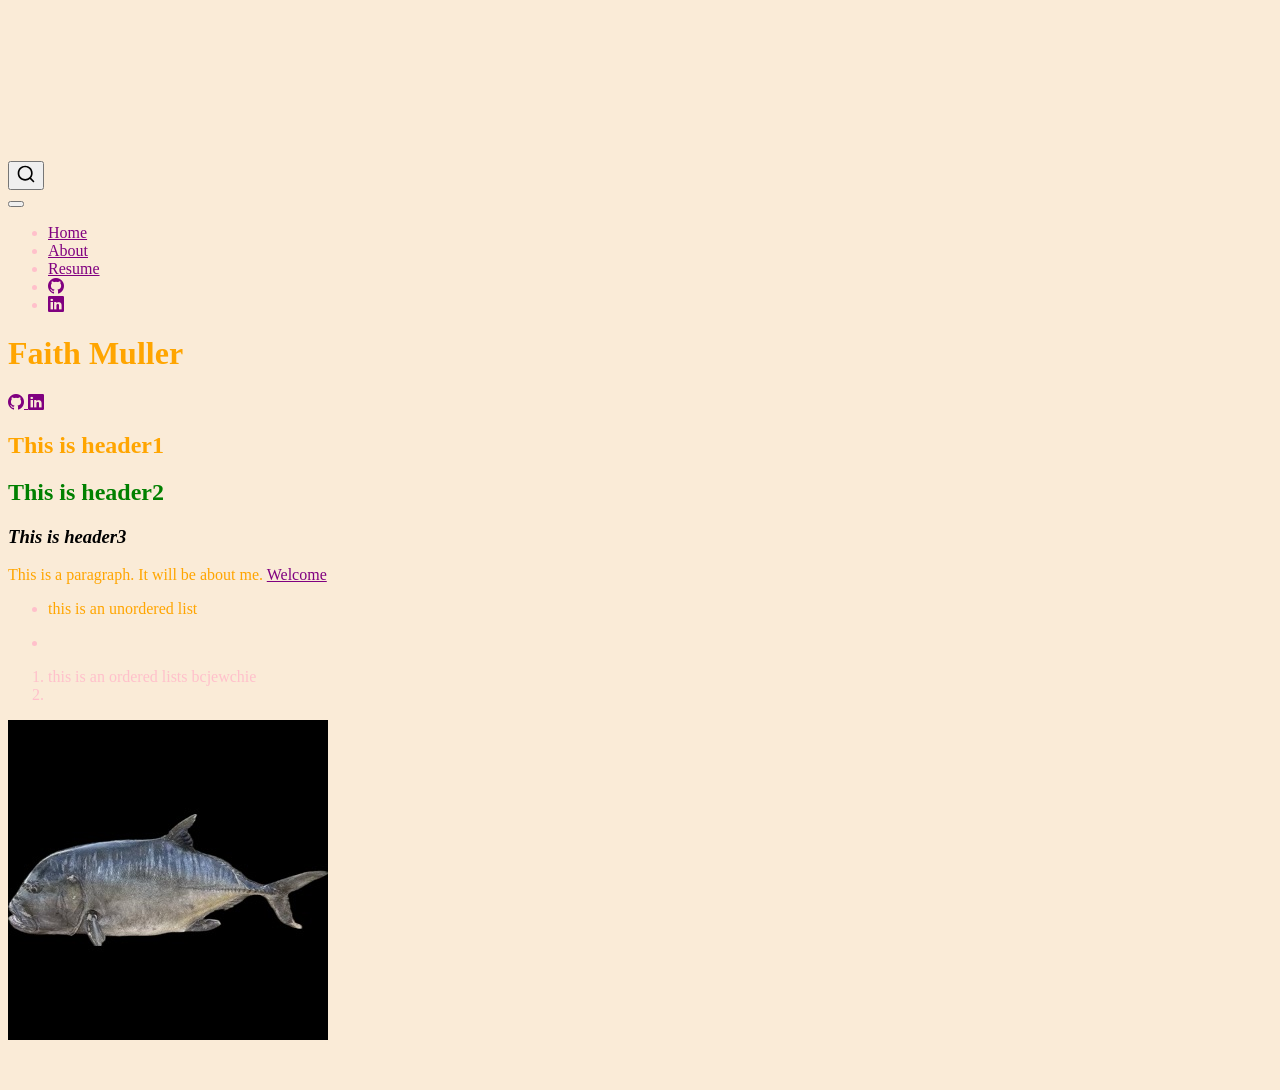
==== commit 9fd24d3d: "Done for today (10/23)!" ====
--- a/docs/index.html
+++ b/docs/index.html
@@ -26,41 +26,6 @@
   margin: 0 0.8em 0.2em -1em; /* quarto-specific, see https://github.com/quarto-dev/quarto-cli/issues/4556 */ 
   vertical-align: middle;
 }
-/* CSS for syntax highlighting */
-html { -webkit-text-size-adjust: 100%; }
-pre > code.sourceCode { white-space: pre; position: relative; }
-pre > code.sourceCode > span { display: inline-block; line-height: 1.25; }
-pre > code.sourceCode > span:empty { height: 1.2em; }
-.sourceCode { overflow: visible; }
-code.sourceCode > span { color: inherit; text-decoration: inherit; }
-div.sourceCode { margin: 1em 0; }
-pre.sourceCode { margin: 0; }
-@media screen {
-div.sourceCode { overflow: auto; }
-}
-@media print {
-pre > code.sourceCode { white-space: pre-wrap; }
-pre > code.sourceCode > span { text-indent: -5em; padding-left: 5em; }
-}
-pre.numberSource code
-  { counter-reset: source-line 0; }
-pre.numberSource code > span
-  { position: relative; left: -4em; counter-increment: source-line; }
-pre.numberSource code > span > a:first-child::before
-  { content: counter(source-line);
-    position: relative; left: -1em; text-align: right; vertical-align: baseline;
-    border: none; display: inline-block;
-    -webkit-touch-callout: none; -webkit-user-select: none;
-    -khtml-user-select: none; -moz-user-select: none;
-    -ms-user-select: none; user-select: none;
-    padding: 0 4px; width: 4em;
-  }
-pre.numberSource { margin-left: 3em;  padding-left: 4px; }
-div.sourceCode
-  {   }
-@media screen {
-pre > code.sourceCode > span > a:first-child::before { text-decoration: underline; }
-}
 </style>
 
 
@@ -81,9 +46,9 @@
 <link href="site_libs/quarto-html/quarto-syntax-highlighting-64a204ab8560d761af7679ceaba22944.css" rel="stylesheet" class="quarto-color-scheme-extra" id="quarto-text-highlighting-styles">
 <script src="site_libs/bootstrap/bootstrap.min.js"></script>
 <link href="site_libs/bootstrap/bootstrap-icons.css" rel="stylesheet">
-<link href="site_libs/bootstrap/bootstrap-e63a6d4442c7fd97bdaaeca52b07098d.min.css" rel="stylesheet" append-hash="true" class="quarto-color-scheme" id="quarto-bootstrap" data-mode="light">
+<link href="site_libs/bootstrap/bootstrap-b0ee52e4dc8db0fb1c3a6dbd8a6b6139.min.css" rel="stylesheet" append-hash="true" class="quarto-color-scheme" id="quarto-bootstrap" data-mode="light">
 <link href="site_libs/bootstrap/bootstrap-dark-df07115ad9f15e2ef3479c789e6873c8.min.css" rel="stylesheet" append-hash="true" class="quarto-color-scheme quarto-color-alternate" id="quarto-bootstrap" data-mode="dark">
-<link href="site_libs/bootstrap/bootstrap-e63a6d4442c7fd97bdaaeca52b07098d.min.css" rel="stylesheet" append-hash="true" class="quarto-color-scheme-extra" id="quarto-bootstrap" data-mode="light">
+<link href="site_libs/bootstrap/bootstrap-b0ee52e4dc8db0fb1c3a6dbd8a6b6139.min.css" rel="stylesheet" append-hash="true" class="quarto-color-scheme-extra" id="quarto-bootstrap" data-mode="light">
 <script id="quarto-search-options" type="application/json">{
   "location": "navbar",
   "copy-button": false,
@@ -297,6 +262,20 @@
   <li class="nav-item">
     <a class="nav-link" href="./about.html"> 
 <span class="menu-text">About</span></a>
+  </li>  
+  <li class="nav-item">
+    <a class="nav-link" href="./resume.html"> 
+<span class="menu-text">Resume</span></a>
+  </li>  
+  <li class="nav-item compact">
+    <a class="nav-link" href="http://github.com/FaithMuller" target="blank"> <i class="bi bi-github" role="img">
+</i> 
+<span class="menu-text"></span></a>
+  </li>  
+  <li class="nav-item compact">
+    <a class="nav-link" href="https://www.linkedin.com/in/faith-muller"> <i class="bi bi-linkedin" role="img">
+</i> 
+<span class="menu-text"></span></a>
   </li>  
 </ul>
           </div> <!-- /navcollapse -->
@@ -333,16 +312,26 @@
 </div>
       <div class="about-contents"><main class="content" id="quarto-document-content">
 
-<p>This is a Quarto website.</p>
-<p>To learn more about Quarto websites visit <a href="https://quarto.org/docs/websites" class="uri">https://quarto.org/docs/websites</a>.</p>
-<div class="cell">
-<div class="code-copy-outer-scaffold"><div class="sourceCode cell-code" id="cb1"><pre class="sourceCode r code-with-copy"><code class="sourceCode r"><span id="cb1-1"><a href="#cb1-1" aria-hidden="true" tabindex="-1"></a><span class="dv">1</span> <span class="sc">+</span> <span class="dv">1</span></span></code></pre></div><button title="Copy to Clipboard" class="code-copy-button"><i class="bi"></i></button></div>
-<div class="cell-output cell-output-stdout">
-<pre><code>[1] 2</code></pre>
-</div>
-</div>
-
-
+<section id="this-is-header1" class="level1">
+<h1>This is header1</h1>
+<section id="this-is-header2" class="level2">
+<h2 data-anchor-id="this-is-header2">This is header2</h2>
+<section id="this-is-header3" class="level3">
+<h3 data-anchor-id="this-is-header3">This is header3</h3>
+<p>This is a paragraph. It will be about me. <a href="https://bootswatch.com">Welcome</a></p>
+<ul>
+<li><p>this is an unordered list</p></li>
+<li></li>
+</ul>
+<ol type="1">
+<li>this is an ordered lists bcjewchie</li>
+<li></li>
+</ol>
+
+
+</section>
+</section>
+</section>
 </main></div>
     </div>
     <img src="media/liliy.jpeg" class="about-image
--- a/docs/styles.css
+++ b/docs/styles.css
@@ -0,0 +1,25 @@
+/* css styles */
+h1, p {
+  color: orange;
+}
+
+h2 {
+  color: green;
+}
+
+h3 {
+  color: black;
+  font-style: italic;
+}
+
+body {
+  background-color: antiquewhite;
+}
+
+ol, ul {
+  color: pink;
+}
+
+a {
+  color: purple;
+}
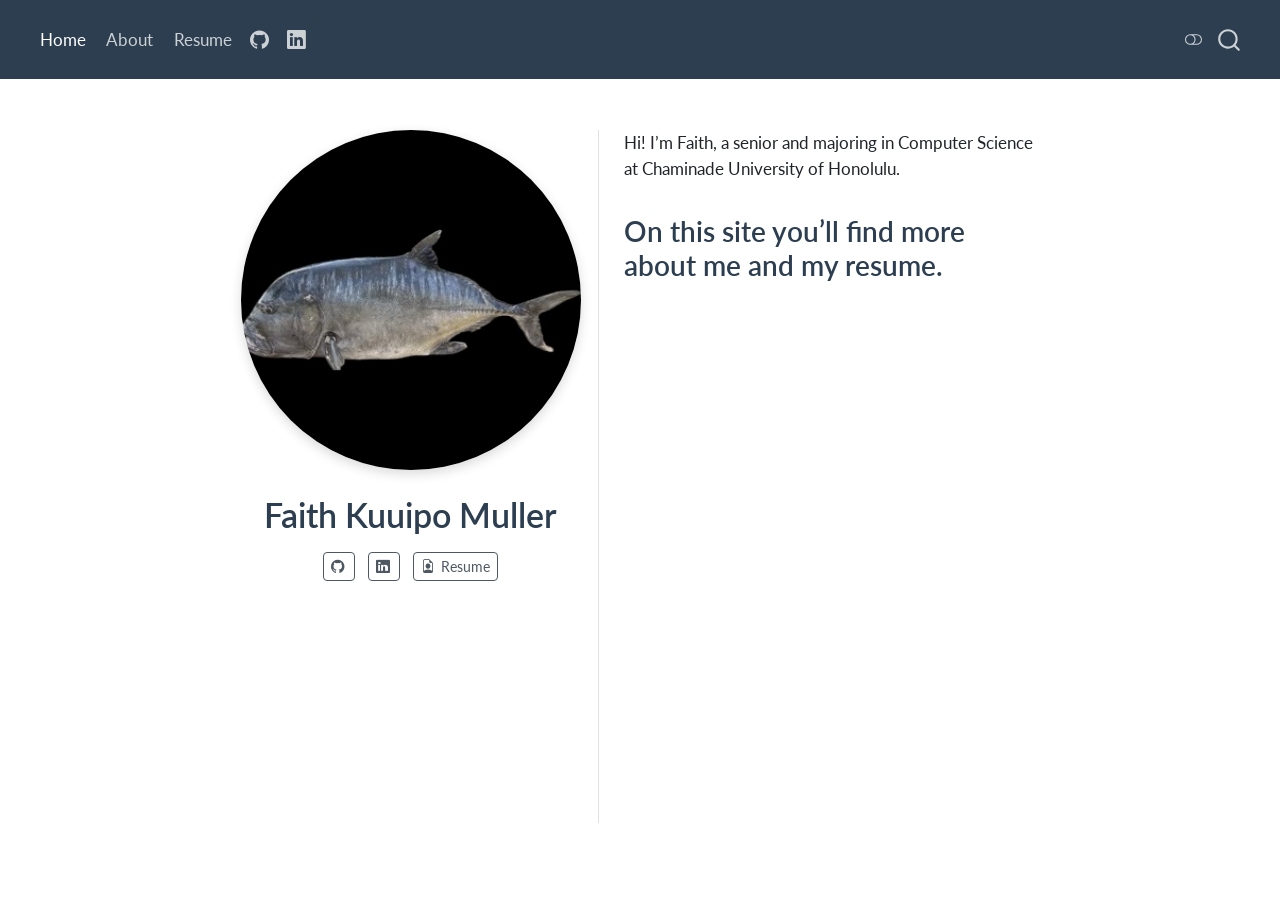
==== commit 47b4cb83: "Work more at home!" ====
--- a/docs/index.html
+++ b/docs/index.html
@@ -7,7 +7,7 @@
 <meta name="viewport" content="width=device-width, initial-scale=1.0, user-scalable=yes">
 
 
-<title>Faith Muller</title>
+<title>Faith Kuuipo Muller</title>
 <style>
 /* Default styles provided by pandoc.
 ** See https://pandoc.org/MANUAL.html#variables-for-html for config info.
@@ -46,9 +46,9 @@
 <link href="site_libs/quarto-html/quarto-syntax-highlighting-64a204ab8560d761af7679ceaba22944.css" rel="stylesheet" class="quarto-color-scheme-extra" id="quarto-text-highlighting-styles">
 <script src="site_libs/bootstrap/bootstrap.min.js"></script>
 <link href="site_libs/bootstrap/bootstrap-icons.css" rel="stylesheet">
-<link href="site_libs/bootstrap/bootstrap-b0ee52e4dc8db0fb1c3a6dbd8a6b6139.min.css" rel="stylesheet" append-hash="true" class="quarto-color-scheme" id="quarto-bootstrap" data-mode="light">
+<link href="site_libs/bootstrap/bootstrap-9d96f532d65220ca877c0304385df42f.min.css" rel="stylesheet" append-hash="true" class="quarto-color-scheme" id="quarto-bootstrap" data-mode="light">
 <link href="site_libs/bootstrap/bootstrap-dark-df07115ad9f15e2ef3479c789e6873c8.min.css" rel="stylesheet" append-hash="true" class="quarto-color-scheme quarto-color-alternate" id="quarto-bootstrap" data-mode="dark">
-<link href="site_libs/bootstrap/bootstrap-b0ee52e4dc8db0fb1c3a6dbd8a6b6139.min.css" rel="stylesheet" append-hash="true" class="quarto-color-scheme-extra" id="quarto-bootstrap" data-mode="light">
+<link href="site_libs/bootstrap/bootstrap-9d96f532d65220ca877c0304385df42f.min.css" rel="stylesheet" append-hash="true" class="quarto-color-scheme-extra" id="quarto-bootstrap" data-mode="light">
 <script id="quarto-search-options" type="application/json">{
   "location": "navbar",
   "copy-button": false,
@@ -291,52 +291,41 @@
 <!-- margin-sidebar -->
     
 <!-- main -->
-<div class="quarto-about-solana column-body">
+<div class="quarto-about-trestles">
   <div class="about-entity">
-    <div class="entity-contents">
-      <header id="title-block-header" class="quarto-title-block default">
+    <img src="media/liliy.jpeg" class="about-image
+  round " style="height: 20em; width: 20em;">
+<header id="title-block-header" class="quarto-title-block default">
 <div class="quarto-title">
-<h1 class="title">Faith Muller</h1>
+<h1 class="title">Faith Kuuipo Muller</h1>
 </div>
 <div class="quarto-title-meta">
   </div>
-</header> <div class="about-links">
+</header>
+    <div class="about-links">
   <a href="http://github.com/FaithMuller" class="about-link" rel="" target="blank">
     <i class="bi bi-github"></i>
      <span class="about-link-text"></span>
   </a>
-  <a href="https://www.linkedin.com/in/faith-muller" class="about-link" rel="" target="blank">
+  <a href="https://www.linkedin.com/in/faith-muller" class="about-link" rel="" target="">
     <i class="bi bi-linkedin"></i>
      <span class="about-link-text"></span>
   </a>
+  <a href="/resume.html" class="about-link" rel="" target="blank">
+    <i class="bi bi-file-earmark-person"></i>
+     <span class="about-link-text">Resume</span>
+  </a>
 </div>
-      <div class="about-contents"><main class="content" id="quarto-document-content">
-
-<section id="this-is-header1" class="level1">
-<h1>This is header1</h1>
-<section id="this-is-header2" class="level2">
-<h2 data-anchor-id="this-is-header2">This is header2</h2>
-<section id="this-is-header3" class="level3">
-<h3 data-anchor-id="this-is-header3">This is header3</h3>
-<p>This is a paragraph. It will be about me. <a href="https://bootswatch.com">Welcome</a></p>
-<ul>
-<li><p>this is an unordered list</p></li>
-<li></li>
-</ul>
-<ol type="1">
-<li>this is an ordered lists bcjewchie</li>
-<li></li>
-</ol>
-
-
-</section>
-</section>
+  </div>
+  <div class="about-contents"><main class="content" id="quarto-document-content">
+
+<p>Hi! I’m Faith, a senior and majoring in Computer Science at Chaminade University of Honolulu.</p>
+<section id="on-this-site-youll-find-more-about-me-and-my-resume." class="level2">
+<h2 data-anchor-id="on-this-site-youll-find-more-about-me-and-my-resume.">On this site you’ll find more about me and my resume.</h2>
+
+
 </section>
 </main></div>
-    </div>
-    <img src="media/liliy.jpeg" class="about-image
-  rectangle " style="width: 10m;">
-  </div>
 </div>
  <!-- /main -->
 <script id="quarto-html-after-body" type="application/javascript">
--- a/docs/styles.css
+++ b/docs/styles.css
@@ -1,25 +1,27 @@
 /* css styles */
-h1, p {
-  color: orange;
+/* Photo: rounded corners and a soft shadow */
+img {
+  border-radius: 12px;
+  box-shadow: 0 4px 12px rgba(0, 0, 0, 0.15);
 }
 
-h2 {
-  color: green;
+/* Headings use the theme's main color */
+h1, h2, h3 {
+  color: var(--bs-primary);
 }
 
-h3 {
-  color: black;
-  font-style: italic;
+/* A little more space between sections */
+h2 {
+  margin-top: 2rem;
 }
 
-body {
-  background-color: antiquewhite;
+/* Frame the embedded resume with the theme's border color */
+embed {
+  border: 1px solid var(--bs-border-color);
+  border-radius: 8px;
 }
 
-ol, ul {
-  color: pink;
+/* Links turn the theme's accent color on hover */
+a:hover {
+  color: var(--bs-info);
 }
-
-a {
-  color: purple;
-}
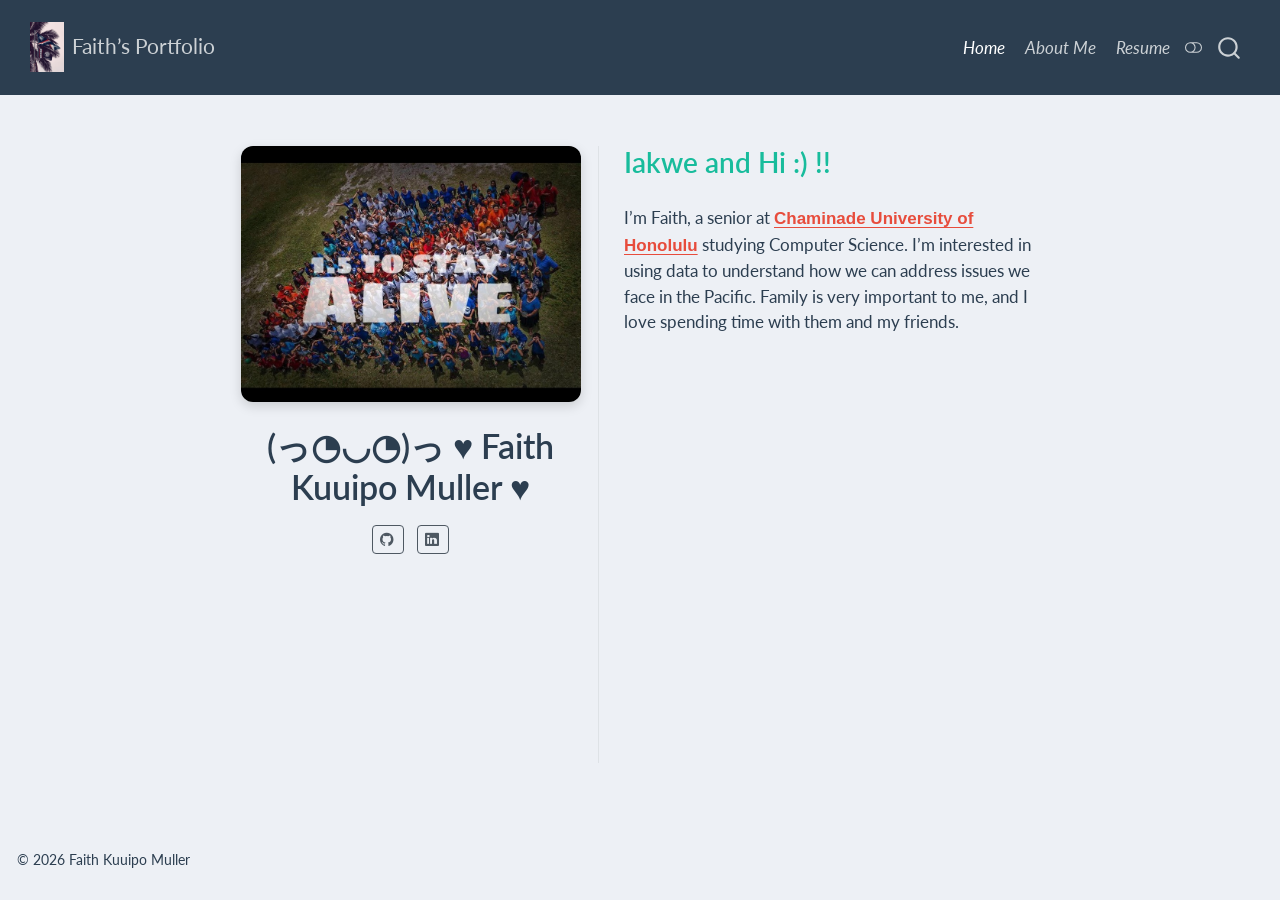
==== commit 385fab58: "Done!" ====
--- a/docs/index.html
+++ b/docs/index.html
@@ -7,7 +7,7 @@
 <meta name="viewport" content="width=device-width, initial-scale=1.0, user-scalable=yes">
 
 
-<title>Faith Kuuipo Muller</title>
+<title>(っ◔◡◔)っ ♥ Faith Kuuipo Muller ♥ – Faith Kuuipo Muller</title>
 <style>
 /* Default styles provided by pandoc.
 ** See https://pandoc.org/MANUAL.html#variables-for-html for config info.
@@ -249,33 +249,32 @@
   <header id="quarto-header" class="headroom fixed-top">
     <nav class="navbar navbar-expand-lg " data-bs-theme="dark">
       <div class="navbar-container container-fluid">
+      <div class="navbar-brand-container mx-auto">
+    <a href="./index.html" class="navbar-brand navbar-brand-logo">
+    <img src="./media/flag.jpeg" alt="Marshall Islands flag" class="navbar-logo light-content">
+    <img src="./media/flag.jpeg" alt="Marshall Islands flag" class="navbar-logo dark-content">
+    </a>
+    <a class="navbar-brand" href="./index.html">
+    <span class="navbar-title">Faith’s Portfolio</span>
+    </a>
+  </div>
             <div id="quarto-search" class="" title="Search"></div>
           <button class="navbar-toggler" type="button" data-bs-toggle="collapse" data-bs-target="#navbarCollapse" aria-controls="navbarCollapse" role="menu" aria-expanded="false" aria-label="Toggle navigation" onclick="if (window.quartoToggleHeadroom) { window.quartoToggleHeadroom(); }">
   <span class="navbar-toggler-icon"></span>
 </button>
           <div class="collapse navbar-collapse" id="navbarCollapse">
-            <ul class="navbar-nav navbar-nav-scroll me-auto">
+            <ul class="navbar-nav navbar-nav-scroll ms-auto">
   <li class="nav-item">
     <a class="nav-link active" href="./index.html" aria-current="page"> 
 <span class="menu-text">Home</span></a>
   </li>  
   <li class="nav-item">
     <a class="nav-link" href="./about.html"> 
-<span class="menu-text">About</span></a>
+<span class="menu-text">About Me</span></a>
   </li>  
   <li class="nav-item">
     <a class="nav-link" href="./resume.html"> 
 <span class="menu-text">Resume</span></a>
-  </li>  
-  <li class="nav-item compact">
-    <a class="nav-link" href="http://github.com/FaithMuller" target="blank"> <i class="bi bi-github" role="img">
-</i> 
-<span class="menu-text"></span></a>
-  </li>  
-  <li class="nav-item compact">
-    <a class="nav-link" href="https://www.linkedin.com/in/faith-muller"> <i class="bi bi-linkedin" role="img">
-</i> 
-<span class="menu-text"></span></a>
   </li>  
 </ul>
           </div> <!-- /navcollapse -->
@@ -293,35 +292,31 @@
 <!-- main -->
 <div class="quarto-about-trestles">
   <div class="about-entity">
-    <img src="media/liliy.jpeg" class="about-image
-  round " style="height: 20em; width: 20em;">
+    <img src="media/majol_flag.jpeg" class="about-image
+  rectangle " style="width: 20em;">
 <header id="title-block-header" class="quarto-title-block default">
 <div class="quarto-title">
-<h1 class="title">Faith Kuuipo Muller</h1>
+<h1 class="title">(っ◔◡◔)っ ♥ Faith Kuuipo Muller ♥</h1>
 </div>
 <div class="quarto-title-meta">
   </div>
 </header>
     <div class="about-links">
-  <a href="http://github.com/FaithMuller" class="about-link" rel="" target="blank">
+  <a href="https://github.com/FaithMuller" class="about-link" rel="" target="_blank">
     <i class="bi bi-github"></i>
      <span class="about-link-text"></span>
   </a>
-  <a href="https://www.linkedin.com/in/faith-muller" class="about-link" rel="" target="">
+  <a href="https://www.linkedin.com/in/faith-muller-1a812b417/" class="about-link" rel="" target="_blank">
     <i class="bi bi-linkedin"></i>
      <span class="about-link-text"></span>
-  </a>
-  <a href="/resume.html" class="about-link" rel="" target="blank">
-    <i class="bi bi-file-earmark-person"></i>
-     <span class="about-link-text">Resume</span>
   </a>
 </div>
   </div>
   <div class="about-contents"><main class="content" id="quarto-document-content">
 
-<p>Hi! I’m Faith, a senior and majoring in Computer Science at Chaminade University of Honolulu.</p>
-<section id="on-this-site-youll-find-more-about-me-and-my-resume." class="level2">
-<h2 data-anchor-id="on-this-site-youll-find-more-about-me-and-my-resume.">On this site you’ll find more about me and my resume.</h2>
+<section id="iakwe-and-hi" class="level2">
+<h2 data-anchor-id="iakwe-and-hi">Iakwe and Hi :) !!</h2>
+<p>I’m Faith, a senior at <a href="https://chaminade.edu/" target="_blank">Chaminade University of Honolulu</a> studying Computer Science. I’m interested in using data to understand how we can address issues we face in the Pacific. Family is very important to me, and I love spending time with them and my friends.</p>
 
 
 </section>
@@ -735,6 +730,19 @@
   });
   </script>
 </div> <!-- /content -->
+<footer class="footer">
+  <div class="nav-footer">
+    <div class="nav-footer-left">
+<p>© 2026 Faith Kuuipo Muller</p>
+</div>   
+    <div class="nav-footer-center">
+      &nbsp;
+    </div>
+    <div class="nav-footer-right">
+      &nbsp;
+    </div>
+  </div>
+</footer>
 
 
 
--- a/docs/styles.css
+++ b/docs/styles.css
@@ -1,27 +1,53 @@
 /* css styles */
+/* Colors match the flatly theme (light mode only) */
+.quarto-light h1, .quarto-light p {
+  color: #2C3E50;
+}
+
+.quarto-light h2 {
+  color: #18BC9C;
+}
+
+.quarto-light h3 {
+  color: #3498DB;
+  font-style: italic;
+}
+
+body.quarto-light {
+  background-color: #EDF0F5;
+}
+
+.quarto-light ol, .quarto-light ul {
+  color: #2C3E50;
+  font-style: italic;
+}
+
+/* Links in the page text only (not the navbar) */
+.quarto-light main a {
+  color: #E74C3C;
+  font-weight: bold;
+}
+
 /* Photo: rounded corners and a soft shadow */
 img {
   border-radius: 12px;
   box-shadow: 0 4px 12px rgba(0, 0, 0, 0.15);
 }
 
-/* Headings use the theme's main color */
-h1, h2, h3 {
-  color: var(--bs-primary);
-}
-
-/* A little more space between sections */
-h2 {
-  margin-top: 2rem;
-}
-
-/* Frame the embedded resume with the theme's border color */
+/* Frame the embedded resume */
 embed {
-  border: 1px solid var(--bs-border-color);
+  border: 1px solid #2C3E50;
   border-radius: 8px;
 }
 
-/* Links turn the theme's accent color on hover */
-a:hover {
-  color: var(--bs-info);
+/* Logo: square corners, no shadow, bigger */
+.navbar-logo {
+  border-radius: 0;
+  box-shadow: none;
+  max-height: 50px;
 }
+
+/* Footer matches the page background */
+.quarto-light .nav-footer {
+  background-color: #EDF0F5;
+}
